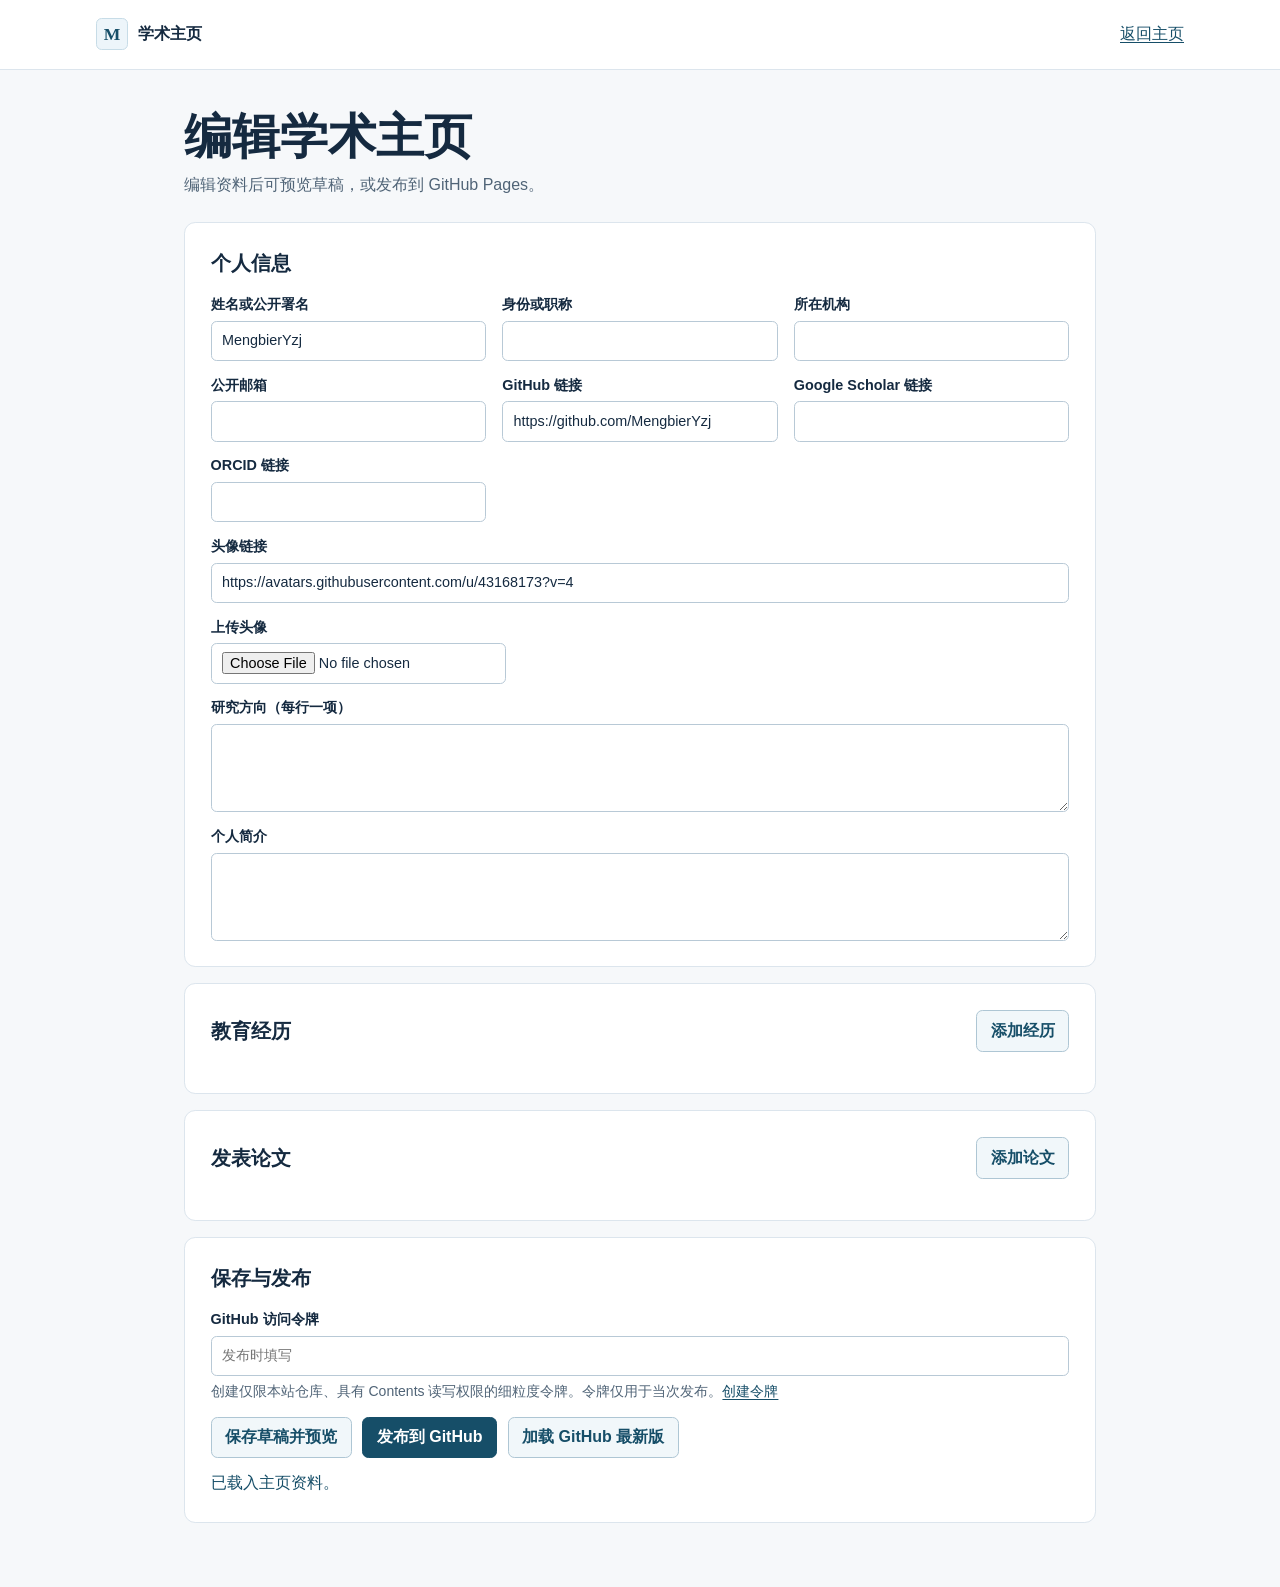
==== edit/index.html @ 9563ef43 "Create academic homepage and web editor" ====
<!doctype html>
<html lang="zh-CN">
<head>
  <meta charset="utf-8">
  <meta name="viewport" content="width=device-width,initial-scale=1">
  <meta name="referrer" content="no-referrer">
  <meta name="robots" content="noindex,nofollow">
  <meta http-equiv="Content-Security-Policy" content="default-src 'self'; script-src 'self'; style-src 'self'; connect-src 'self' https://api.github.com; img-src 'self' https: http: data:; base-uri 'none'; form-action 'none'; object-src 'none'">
  <title>编辑主页 · MengbierYzj</title>
  <link rel="icon" href="data:,">
  <link rel="stylesheet" href="../style.css">
  <script type="module" src="editor.js"></script>
</head>
<body>
  <header class="site-header">
    <div class="wrap topbar">
      <a class="brand" href="../"><span class="brand-mark" aria-hidden="true">M</span><span>学术主页</span></a>
      <a href="../">返回主页</a>
    </div>
  </header>
  <main class="wrap editor">
    <div class="editor-heading">
      <h1>编辑学术主页</h1>
      <p>编辑资料后可预览草稿，或发布到 GitHub Pages。</p>
    </div>
    <form id="editor" autocomplete="off">
      <fieldset id="editor-fields" disabled>
        <section class="panel" aria-labelledby="profile-heading">
          <h2 id="profile-heading">个人信息</h2>
          <div id="profile-fields" class="fields">
            <div class="avatar-tools wide">
              <img id="avatar-preview" alt="头像预览" width="64" height="64" hidden>
              <label class="field">上传头像<input type="file" id="avatar-file" accept="image/jpeg,image/png,image/webp"></label>
              <button type="button" id="clear-avatar" hidden>移除上传的头像</button>
            </div>
          </div>
        </section>
        <section class="panel" aria-labelledby="education-heading">
          <div class="panel-head"><h2 id="education-heading">教育经历</h2><button type="button" data-add="education">添加经历</button></div>
          <div id="education"></div>
        </section>
        <section class="panel" aria-labelledby="publications-heading">
          <div class="panel-head"><h2 id="publications-heading">发表论文</h2><button type="button" data-add="publications">添加论文</button></div>
          <div id="publications"></div>
        </section>
      </fieldset>
      <section class="panel" aria-labelledby="publish-heading">
        <h2 id="publish-heading">保存与发布</h2>
        <label class="field" for="token">
          GitHub 访问令牌
          <input type="password" id="token" placeholder="发布时填写" autocomplete="off" spellcheck="false">
          <small>创建仅限本站仓库、具有 Contents 读写权限的细粒度令牌。令牌仅用于当次发布。<a href="https://github.com/settings/personal-access-tokens/new?name=Academic%20Homepage&amp;target_name=MengbierYzj&amp;contents=write" target="_blank" rel="noopener noreferrer">创建令牌</a></small>
        </label>
        <div class="actions">
          <button type="button" id="preview" disabled>保存草稿并预览</button>
          <button type="submit" class="primary" id="publish" disabled>发布到 GitHub</button>
          <button type="button" id="reload" disabled>加载 GitHub 最新版</button>
        </div>
        <p id="status" role="status" aria-live="polite">正在读取资料…</p>
      </section>
    </form>
  </main>
</body>
</html>
---- style.css ----
:root {
  color-scheme: light;
  --ink: #152a40;
  --muted: #506477;
  --blue: #164e68;
  --line: #dce5ed;
  --paper: #fff;
  --background: #f6f8fa;
  font: 16px/1.65 "Segoe UI", "Microsoft YaHei", "PingFang SC", sans-serif;
}
*, *::before, *::after { box-sizing: border-box; }
[hidden] { display: none !important; }
body { margin: 0; color: var(--ink); background: var(--background); }
p, h1, h2, h3 { margin: 0; }
a { color: var(--blue); text-underline-offset: .2em; }
a:hover { text-decoration-thickness: .12em; }
:focus-visible { outline: 3px solid #2886a9; outline-offset: 3px; }
input, textarea, button { font: inherit; }
.wrap { width: min(100% - 3rem, 68rem); margin-inline: auto; }
.skip { position: absolute; top: .5rem; left: 1rem; transform: translateY(-200%); background: white; padding: .5rem 1rem; z-index: 2; }
.skip:focus { transform: none; }
.site-header { background: var(--paper); border-bottom: 1px solid var(--line); }
.topbar, .footer-inner { display: flex; justify-content: space-between; align-items: center; gap: 1rem; }
.topbar { min-height: 4.3rem; padding-block: .75rem; }
.brand, nav a { text-decoration: none; }
.brand { display: inline-flex; align-items: center; gap: .65rem; font-weight: 700; color: var(--ink); white-space: nowrap; }
.brand-mark { display: grid; place-items: center; width: 2rem; height: 2rem; border: 1px solid #c7dce7; border-radius: .35rem; color: var(--blue); background: #edf5fa; font: 700 1.1rem Georgia, serif; }
nav { display: flex; flex-wrap: wrap; gap: .5rem 1.55rem; }
nav a { font-size: .925rem; color: var(--muted); }
nav a:hover { text-decoration: underline; }
.home { padding-block: 2.8rem 3.5rem; min-height: 77vh; }
.hero { position: relative; isolation: isolate; overflow: hidden; border-radius: .85rem; background: linear-gradient(112deg,#112d47 10%,#174860 75%,#1d586d); color: #fff; }
.hero::before { content: ""; position: absolute; z-index: -1; inset: 0; opacity: .6; background: repeating-radial-gradient(ellipse 16rem 8rem at 88% 124%, transparent 0 14px, #86c5d32b 15px 16px, transparent 17px 24px); mask-image: linear-gradient(95deg, transparent 46%, #000); }
.hero-inner { display: flex; gap: clamp(1.4rem,4vw,2.75rem); align-items: center; padding: clamp(1.5rem, 6vw, 4rem); min-height: 17rem; }
.portrait { display: grid; place-items: center; flex: 0 0 auto; width: clamp(6rem,16vw,8rem); aspect-ratio: 1; overflow: hidden; border: 3px solid #b9dbe7; border-radius: 50%; background: #315769; color: white; font: 700 2.6rem Georgia, serif; }
.portrait > * { grid-area: 1/1; }
.portrait img { width: 100%; height: 100%; object-fit: cover; }
.identity { min-width: 0; overflow-wrap: anywhere; }
.kicker { color: #c4e1ea; font-size: .875rem; font-weight: 650; letter-spacing: .17em; margin-bottom: .4rem; }
h1 { font: 600 clamp(2.05rem, 6vw, 3.95rem)/1.13 Georgia, "Songti SC", "SimSun", serif; }
#affiliation { margin-top: .6rem; color: #e2edf2; }
.links { display: flex; flex-wrap: wrap; gap: .55rem; margin-top: 1rem; }
.links a { color: #fff; font-size: .875rem; text-decoration: none; padding: .25rem .7rem; border: 1px solid #a4cbd489; border-radius: .35rem; background: #e3f6ff0d; }
.links a:hover { background: #e3f6ff26; text-decoration: underline; }
.content-section { display: grid; grid-template-columns: minmax(11rem, 25%) minmax(0, 1fr); gap: 1.2rem; padding: 2rem 0; border-bottom: 1px solid var(--line); scroll-margin-top: 1rem; }
.content-section:first-of-type { margin-top: .65rem; }
.section-title h2, .editor h2 { font-size: 1.25rem; line-height: 1.4; }
.section-title span { color: var(--muted); font-size: .875rem; }
.section-body { min-width: 0; overflow-wrap: anywhere; }
.empty { color: var(--muted); }
.bio { white-space: pre-line; }
#research { margin-top: 1rem; }
#research h3 { font-size: 1rem; }
.topics { display: flex; flex-wrap: wrap; gap: .5rem; margin: .55rem 0 0; padding: 0; list-style: none; }
.topics li { padding: .18rem .6rem; background: #e7f0f5; border-radius: .25rem; color: var(--blue); font-size: .9rem; }
.entries { margin: 0; padding: 0; list-style: none; }
.entry { padding-bottom: 1rem; }
.entry:last-child { padding-bottom: 0; }
.entry + .entry { border-top: 1px solid var(--line); padding-top: 1rem; }
.entry h3 { font-size: 1.05rem; }
.entry p { color: var(--muted); }
.entry .detail { color: var(--ink); white-space: pre-line; margin-top: .3rem; }
.entry .resource { display: inline-block; margin-top: .25rem; }
.publication-tools { display: grid; gap: .2rem; max-width: 28rem; margin-bottom: 1rem; }
.publication-tools label { color: var(--muted); font-size: .875rem; }
.site-footer { border-top: 1px solid var(--line); }
.footer-inner { padding-block: 1.2rem; color: var(--muted); font-size: .9rem; }
.notice { border: 1px solid #cbdee8; border-radius: .45rem; padding: .75rem 1rem; margin-bottom: 1rem; background: #edf6fa; }
#load-message { margin-top: 1rem; }
.editor { max-width: 57rem; padding-block: 2.5rem 3rem; }
.editor h1 { font-size: clamp(2rem, 4vw, 3rem); }
.editor-heading { margin-bottom: 1.5rem; }
.editor-heading p { color: var(--muted); margin-top: .5rem; }
#editor-fields { border: 0; margin: 0; padding: 0; min-inline-size: 0; }
.panel { background: white; border: 1px solid var(--line); border-radius: .7rem; padding: clamp(1rem,3vw,1.6rem); margin-bottom: 1rem; }
.panel > h2, .panel-head { margin-bottom: 1rem; }
.panel-head, .row-head, .actions { display: flex; flex-wrap: wrap; justify-content: space-between; align-items: center; gap: .65rem; }
.fields { display: grid; grid-template-columns: repeat(auto-fit, minmax(min(100%, 16rem), 1fr)); gap: .8rem 1rem; }
.field { display: grid; align-content: start; gap: .25rem; font-weight: 600; font-size: .9rem; }
.wide { grid-column: 1/-1; }
.field small { color: var(--muted); font-size: .875rem; font-weight: 400; }
input, textarea { width: 100%; min-width: 0; border: 1px solid #b8c9d6; border-radius: .35rem; padding: .45rem .65rem; color: var(--ink); background: white; font-weight: 400; }
textarea { resize: vertical; min-height: 5.5rem; }
button, .button { cursor: pointer; width: fit-content; display: inline-block; border: 1px solid #aec6d4; border-radius: .4rem; padding: .42rem .85rem; background: #f1f7fa; color: var(--blue); font-weight: 600; text-decoration: none; }
button:hover, .button:hover { background: #deedf4; }
button.primary { color: white; border-color: var(--blue); background: var(--blue); }
button.primary:hover { background: #103d53; }
button:disabled { opacity: .6; cursor: wait; }
.row-card { border: 1px solid var(--line); border-radius: .45rem; margin-top: .8rem; padding: .85rem; }
.row-head { margin-bottom: .65rem; }
.row-head h3 { font-size: 1rem; }
.remove { color: #8d2639; background: #fff; }
.actions { justify-content: flex-start; margin-top: .85rem; }
#status { white-space: pre-line; margin-block: .75rem 0; color: var(--blue); }
#status[data-error] { color: #8d2639; }
.avatar-tools { display: flex; align-items: center; gap: 1rem; flex-wrap: wrap; }
.avatar-tools img { inline-size: 4rem; block-size: 4rem; border-radius: 50%; object-fit: cover; }
.avatar-tools input { width: auto; max-width: 100%; }
@media (max-width: 38rem) {
  .wrap { width: calc(100% - 2rem); }
  .topbar { flex-wrap: wrap; }
  nav { gap: .4rem 1rem; }
  .home { padding-top: 1.25rem; }
  .hero-inner { align-items: flex-start; flex-direction: column; }
  .content-section { grid-template-columns: 1fr; gap: .65rem; padding-block: 1.5rem; }
  .section-title { display: flex; align-items: baseline; gap: .6rem; }
}
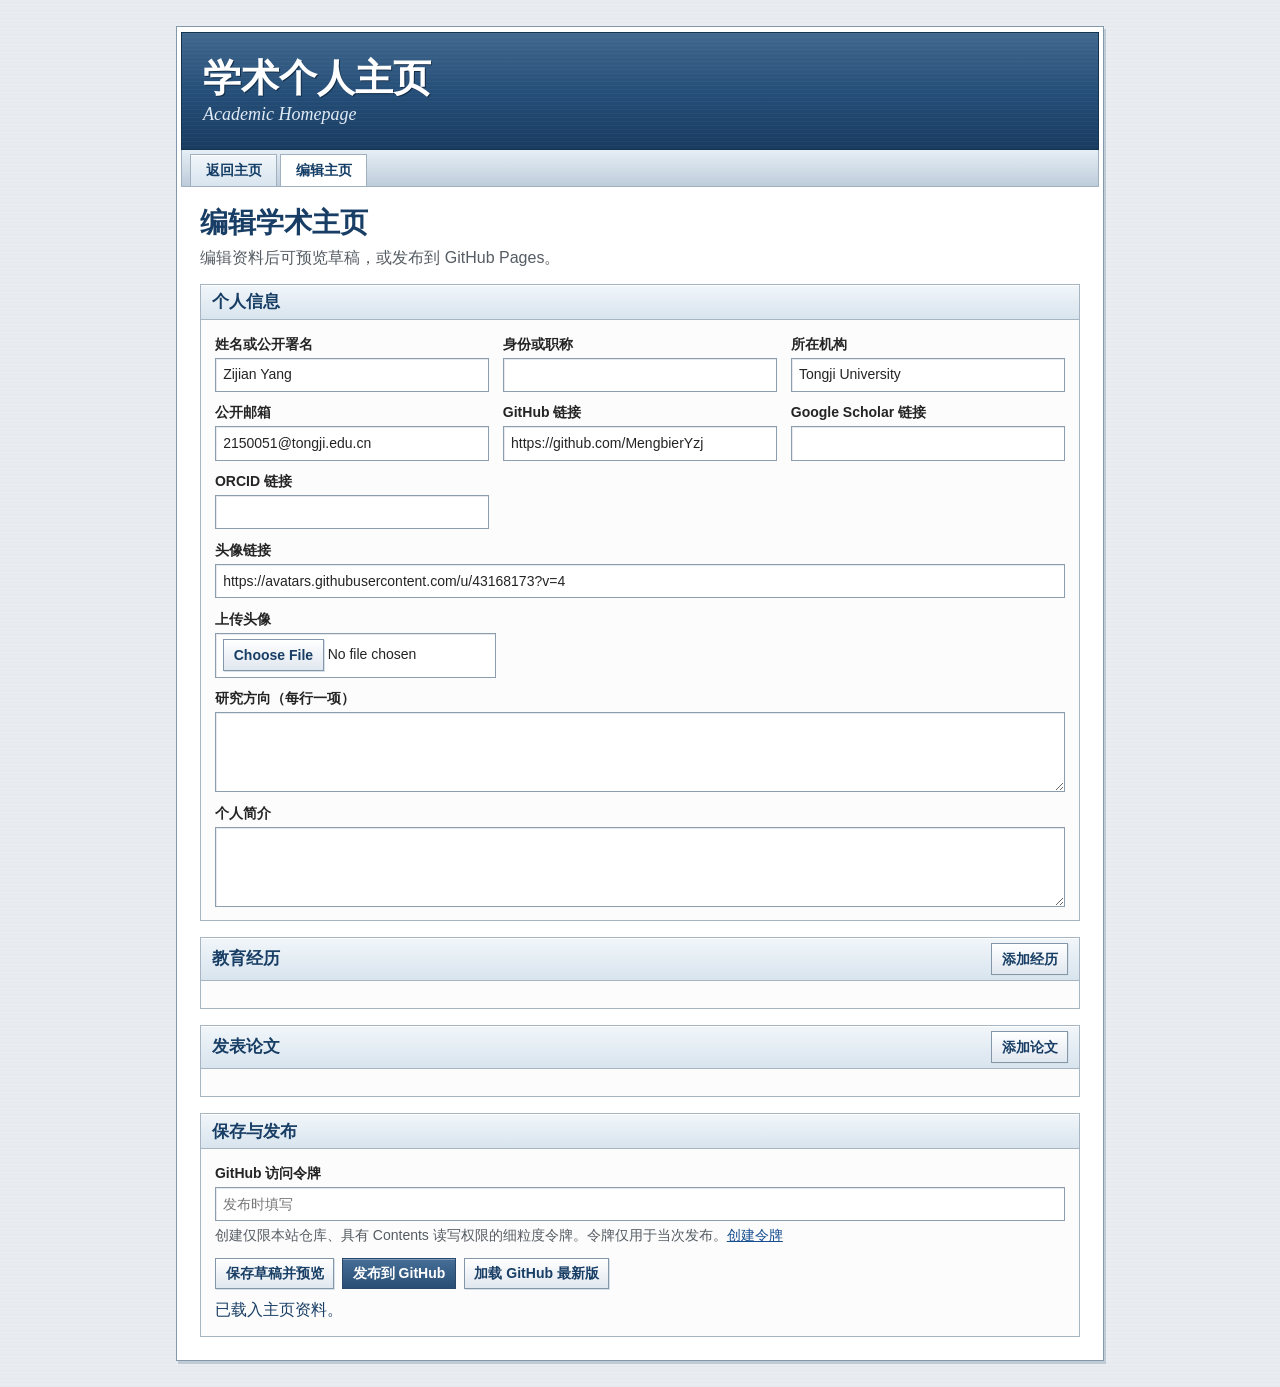
==== commit 29df2d3b: "Restyle academic homepage as a 2010-era site" ====
--- a/edit/index.html
+++ b/edit/index.html
@@ -8,57 +8,62 @@
   <meta http-equiv="Content-Security-Policy" content="default-src 'self'; script-src 'self'; style-src 'self'; connect-src 'self' https://api.github.com; img-src 'self' https: http: data:; base-uri 'none'; form-action 'none'; object-src 'none'">
   <title>编辑主页 · MengbierYzj</title>
   <link rel="icon" href="data:,">
-  <link rel="stylesheet" href="../style.css">
+  <link rel="stylesheet" href="../style.css?v=2">
   <script type="module" src="editor.js"></script>
 </head>
 <body>
-  <header class="site-header">
-    <div class="wrap topbar">
-      <a class="brand" href="../"><span class="brand-mark" aria-hidden="true">M</span><span>学术主页</span></a>
-      <a href="../">返回主页</a>
-    </div>
-  </header>
-  <main class="wrap editor">
-    <div class="editor-heading">
-      <h1>编辑学术主页</h1>
-      <p>编辑资料后可预览草稿，或发布到 GitHub Pages。</p>
-    </div>
-    <form id="editor" autocomplete="off">
-      <fieldset id="editor-fields" disabled>
-        <section class="panel" aria-labelledby="profile-heading">
-          <h2 id="profile-heading">个人信息</h2>
-          <div id="profile-fields" class="fields">
-            <div class="avatar-tools wide">
-              <img id="avatar-preview" alt="头像预览" width="64" height="64" hidden>
-              <label class="field">上传头像<input type="file" id="avatar-file" accept="image/jpeg,image/png,image/webp"></label>
-              <button type="button" id="clear-avatar" hidden>移除上传的头像</button>
+  <div class="site-frame">
+    <header class="site-header">
+      <div class="masthead">
+        <a class="brand" href="../">学术个人主页</a>
+        <span class="brand-caption" lang="en">Academic Homepage</span>
+      </div>
+      <nav class="site-nav" aria-label="站内导航">
+        <a href="../">返回主页</a><a href="./" aria-current="page">编辑主页</a>
+      </nav>
+    </header>
+    <main class="editor">
+      <div class="editor-heading">
+        <h1>编辑学术主页</h1>
+        <p>编辑资料后可预览草稿，或发布到 GitHub Pages。</p>
+      </div>
+      <form id="editor" autocomplete="off">
+        <fieldset id="editor-fields" disabled>
+          <section class="panel" aria-labelledby="profile-heading">
+            <h2 id="profile-heading">个人信息</h2>
+            <div id="profile-fields" class="fields">
+              <div class="avatar-tools wide">
+                <img id="avatar-preview" alt="头像预览" width="64" height="64" hidden>
+                <label class="field">上传头像<input type="file" id="avatar-file" accept="image/jpeg,image/png,image/webp"></label>
+                <button type="button" id="clear-avatar" hidden>移除上传的头像</button>
+              </div>
             </div>
+          </section>
+          <section class="panel" aria-labelledby="education-heading">
+            <div class="panel-head"><h2 id="education-heading">教育经历</h2><button type="button" data-add="education">添加经历</button></div>
+            <div id="education"></div>
+          </section>
+          <section class="panel" aria-labelledby="publications-heading">
+            <div class="panel-head"><h2 id="publications-heading">发表论文</h2><button type="button" data-add="publications">添加论文</button></div>
+            <div id="publications"></div>
+          </section>
+        </fieldset>
+        <section class="panel" aria-labelledby="publish-heading">
+          <h2 id="publish-heading">保存与发布</h2>
+          <label class="field" for="token">
+            GitHub 访问令牌
+            <input type="password" id="token" placeholder="发布时填写" autocomplete="off" spellcheck="false">
+            <small>创建仅限本站仓库、具有 Contents 读写权限的细粒度令牌。令牌仅用于当次发布。<a href="https://github.com/settings/personal-access-tokens/new?name=Academic%20Homepage&amp;target_name=MengbierYzj&amp;contents=write" target="_blank" rel="noopener noreferrer">创建令牌</a></small>
+          </label>
+          <div class="actions">
+            <button type="button" id="preview" disabled>保存草稿并预览</button>
+            <button type="submit" class="primary" id="publish" disabled>发布到 GitHub</button>
+            <button type="button" id="reload" disabled>加载 GitHub 最新版</button>
           </div>
+          <p id="status" role="status" aria-live="polite">正在读取资料…</p>
         </section>
-        <section class="panel" aria-labelledby="education-heading">
-          <div class="panel-head"><h2 id="education-heading">教育经历</h2><button type="button" data-add="education">添加经历</button></div>
-          <div id="education"></div>
-        </section>
-        <section class="panel" aria-labelledby="publications-heading">
-          <div class="panel-head"><h2 id="publications-heading">发表论文</h2><button type="button" data-add="publications">添加论文</button></div>
-          <div id="publications"></div>
-        </section>
-      </fieldset>
-      <section class="panel" aria-labelledby="publish-heading">
-        <h2 id="publish-heading">保存与发布</h2>
-        <label class="field" for="token">
-          GitHub 访问令牌
-          <input type="password" id="token" placeholder="发布时填写" autocomplete="off" spellcheck="false">
-          <small>创建仅限本站仓库、具有 Contents 读写权限的细粒度令牌。令牌仅用于当次发布。<a href="https://github.com/settings/personal-access-tokens/new?name=Academic%20Homepage&amp;target_name=MengbierYzj&amp;contents=write" target="_blank" rel="noopener noreferrer">创建令牌</a></small>
-        </label>
-        <div class="actions">
-          <button type="button" id="preview" disabled>保存草稿并预览</button>
-          <button type="submit" class="primary" id="publish" disabled>发布到 GitHub</button>
-          <button type="button" id="reload" disabled>加载 GitHub 最新版</button>
-        </div>
-        <p id="status" role="status" aria-live="polite">正在读取资料…</p>
-      </section>
-    </form>
-  </main>
+      </form>
+    </main>
+  </div>
 </body>
 </html>
--- a/style.css
+++ b/style.css
@@ -1,107 +1,227 @@
 :root {
   color-scheme: light;
-  --ink: #152a40;
-  --muted: #506477;
-  --blue: #164e68;
-  --line: #dce5ed;
-  --paper: #fff;
-  --background: #f6f8fa;
-  font: 16px/1.65 "Segoe UI", "Microsoft YaHei", "PingFang SC", sans-serif;
+  --ink: #242424;
+  --muted: #555c63;
+  --navy: #183e65;
+  --line: #a7b5c2;
+  --bluebar: linear-gradient(#f1f6fa, #d8e4ee);
+  font: 16px/1.5 Verdana, Arial, "Microsoft YaHei", sans-serif;
 }
 *, *::before, *::after { box-sizing: border-box; }
 [hidden] { display: none !important; }
-body { margin: 0; color: var(--ink); background: var(--background); }
+body {
+  margin: 0;
+  padding: 1.65rem .75rem;
+  color: var(--ink);
+  background: repeating-linear-gradient(0deg, #e4e9ee 0 1px, #e9edf1 1px 4px);
+}
 p, h1, h2, h3 { margin: 0; }
-a { color: var(--blue); text-underline-offset: .2em; }
-a:hover { text-decoration-thickness: .12em; }
-:focus-visible { outline: 3px solid #2886a9; outline-offset: 3px; }
+a { color: #164e91; }
+a:visited { color: #533578; }
+a:hover { color: #8f330d; }
+:focus-visible { outline: 2px dotted #184c79; outline-offset: 3px; }
 input, textarea, button { font: inherit; }
-.wrap { width: min(100% - 3rem, 68rem); margin-inline: auto; }
-.skip { position: absolute; top: .5rem; left: 1rem; transform: translateY(-200%); background: white; padding: .5rem 1rem; z-index: 2; }
+
+.site-frame {
+  width: min(100%, 58rem);
+  margin-inline: auto;
+  padding: .26rem;
+  border: 1px solid #8498ab;
+  box-shadow: 2px 3px 0 #c1cbd5;
+  background: #fff;
+}
+.skip { position: absolute; top: .5rem; left: 1rem; transform: translateY(-200%); background: #fff; padding: .5rem 1rem; z-index: 2; }
 .skip:focus { transform: none; }
-.site-header { background: var(--paper); border-bottom: 1px solid var(--line); }
-.topbar, .footer-inner { display: flex; justify-content: space-between; align-items: center; gap: 1rem; }
-.topbar { min-height: 4.3rem; padding-block: .75rem; }
-.brand, nav a { text-decoration: none; }
-.brand { display: inline-flex; align-items: center; gap: .65rem; font-weight: 700; color: var(--ink); white-space: nowrap; }
-.brand-mark { display: grid; place-items: center; width: 2rem; height: 2rem; border: 1px solid #c7dce7; border-radius: .35rem; color: var(--blue); background: #edf5fa; font: 700 1.1rem Georgia, serif; }
-nav { display: flex; flex-wrap: wrap; gap: .5rem 1.55rem; }
-nav a { font-size: .925rem; color: var(--muted); }
-nav a:hover { text-decoration: underline; }
-.home { padding-block: 2.8rem 3.5rem; min-height: 77vh; }
-.hero { position: relative; isolation: isolate; overflow: hidden; border-radius: .85rem; background: linear-gradient(112deg,#112d47 10%,#174860 75%,#1d586d); color: #fff; }
-.hero::before { content: ""; position: absolute; z-index: -1; inset: 0; opacity: .6; background: repeating-radial-gradient(ellipse 16rem 8rem at 88% 124%, transparent 0 14px, #86c5d32b 15px 16px, transparent 17px 24px); mask-image: linear-gradient(95deg, transparent 46%, #000); }
-.hero-inner { display: flex; gap: clamp(1.4rem,4vw,2.75rem); align-items: center; padding: clamp(1.5rem, 6vw, 4rem); min-height: 17rem; }
-.portrait { display: grid; place-items: center; flex: 0 0 auto; width: clamp(6rem,16vw,8rem); aspect-ratio: 1; overflow: hidden; border: 3px solid #b9dbe7; border-radius: 50%; background: #315769; color: white; font: 700 2.6rem Georgia, serif; }
+.masthead {
+  display: flex;
+  flex-direction: column;
+  align-items: flex-start;
+  justify-content: center;
+  min-height: 7.4rem;
+  padding: 1rem 1.3rem;
+  border: 1px solid #143350;
+  color: #fff;
+  background:
+    repeating-linear-gradient(0deg, #fff0 0 3px, #ffffff08 3px 4px),
+    linear-gradient(#41688d, #244d77 53%, #193c61);
+}
+.brand, .brand:visited {
+  color: #fff;
+  font: bold clamp(1.75rem, 5vw, 2.4rem)/1.18 Georgia, "Songti SC", SimSun, serif;
+  text-decoration: none;
+  text-shadow: 1px 1px #142e4a;
+}
+.brand:hover { text-decoration: underline; }
+.brand:focus-visible { outline-color: #fff; }
+.brand-caption { margin-top: .2rem; color: #e1ebf5; font: italic 1.125rem Georgia, "Times New Roman", serif; }
+.site-nav {
+  display: flex;
+  flex-wrap: wrap;
+  padding: .25rem .5rem 0;
+  border: 1px solid #a1b0be;
+  border-top: 0;
+  background: linear-gradient(#e6eef5, #beccda);
+}
+.site-nav a, .site-nav a:visited {
+  color: #153e67;
+  background: var(--bluebar);
+  border: 1px solid #a1b0be;
+  border-bottom: 0;
+  box-shadow: inset 0 1px #fff;
+  margin-right: .2rem;
+  padding: .32rem .9rem;
+  font-size: .875rem;
+  font-weight: bold;
+  text-decoration: none;
+}
+.site-nav a[aria-current="page"] { background: #fff; }
+.site-nav a:hover { background: #fff; text-decoration: underline; }
+
+.home, .editor { padding: 1.2rem; }
+.home-layout {
+  display: grid;
+  grid-template-columns: 12rem minmax(0, 1fr);
+  align-items: start;
+  gap: 1.3rem;
+}
+.profile { border: 1px solid var(--line); background: #f5f6f7; }
+.profile-label {
+  padding: .3rem .65rem;
+  border-bottom: 1px solid var(--line);
+  color: #fff;
+  background: linear-gradient(#466b8e, #34577c);
+  box-shadow: inset 0 1px #ffffff4d;
+  font-size: .875rem;
+  font-weight: bold;
+}
+.profile-body { padding: .8rem .65rem; text-align: center; overflow-wrap: anywhere; }
+.portrait {
+  display: grid;
+  place-items: center;
+  width: min(100%, 8.75rem);
+  aspect-ratio: 1;
+  margin-inline: auto;
+  padding: .22rem;
+  border: 1px solid #9eaeba;
+  background: #fff;
+  color: var(--navy);
+  font: bold 2.35rem Georgia, serif;
+}
 .portrait > * { grid-area: 1/1; }
-.portrait img { width: 100%; height: 100%; object-fit: cover; }
-.identity { min-width: 0; overflow-wrap: anywhere; }
-.kicker { color: #c4e1ea; font-size: .875rem; font-weight: 650; letter-spacing: .17em; margin-bottom: .4rem; }
-h1 { font: 600 clamp(2.05rem, 6vw, 3.95rem)/1.13 Georgia, "Songti SC", "SimSun", serif; }
-#affiliation { margin-top: .6rem; color: #e2edf2; }
-.links { display: flex; flex-wrap: wrap; gap: .55rem; margin-top: 1rem; }
-.links a { color: #fff; font-size: .875rem; text-decoration: none; padding: .25rem .7rem; border: 1px solid #a4cbd489; border-radius: .35rem; background: #e3f6ff0d; }
-.links a:hover { background: #e3f6ff26; text-decoration: underline; }
-.content-section { display: grid; grid-template-columns: minmax(11rem, 25%) minmax(0, 1fr); gap: 1.2rem; padding: 2rem 0; border-bottom: 1px solid var(--line); scroll-margin-top: 1rem; }
-.content-section:first-of-type { margin-top: .65rem; }
-.section-title h2, .editor h2 { font-size: 1.25rem; line-height: 1.4; }
-.section-title span { color: var(--muted); font-size: .875rem; }
-.section-body { min-width: 0; overflow-wrap: anywhere; }
+.portrait img { display: block; width: 100%; height: 100%; object-fit: cover; background: #eef2f5; }
+h1 { font: bold 1.75rem/1.2 Georgia, "Songti SC", SimSun, serif; color: var(--navy); }
+.profile h1 { margin-top: .55rem; font-size: 1.3rem; }
+#affiliation { margin-top: .4rem; font-size: .875rem; color: var(--muted); }
+.links {
+  display: flex;
+  flex-wrap: wrap;
+  justify-content: center;
+  gap: .35rem .65rem;
+  margin-top: .7rem;
+  padding-top: .55rem;
+  border-top: 1px dotted #a7b5c2;
+  font-size: .875rem;
+}
+.content-section { margin-bottom: 1rem; scroll-margin-top: .6rem; }
+.content-section:last-child { margin-bottom: 0; }
+.section-title, .panel > h2, .panel-head {
+  border: 1px solid var(--line);
+  box-shadow: inset 0 1px #fff;
+  background: var(--bluebar);
+  padding: .32rem .65rem;
+  color: var(--navy);
+}
+.section-title { display: flex; flex-wrap: wrap; gap: .1rem .55rem; align-items: baseline; }
+.section-title h2, .editor h2 { font-size: 1.0625rem; line-height: 1.4; }
+.section-title span { color: #495d71; font: italic .9375rem Georgia, "Times New Roman", serif; }
+.section-body {
+  min-width: 0;
+  padding: .8rem .65rem;
+  border-bottom: 1px dotted var(--line);
+  overflow-wrap: anywhere;
+}
 .empty { color: var(--muted); }
-.bio { white-space: pre-line; }
-#research { margin-top: 1rem; }
-#research h3 { font-size: 1rem; }
-.topics { display: flex; flex-wrap: wrap; gap: .5rem; margin: .55rem 0 0; padding: 0; list-style: none; }
-.topics li { padding: .18rem .6rem; background: #e7f0f5; border-radius: .25rem; color: var(--blue); font-size: .9rem; }
-.entries { margin: 0; padding: 0; list-style: none; }
-.entry { padding-bottom: 1rem; }
-.entry:last-child { padding-bottom: 0; }
-.entry + .entry { border-top: 1px solid var(--line); padding-top: 1rem; }
-.entry h3 { font-size: 1.05rem; }
+.bio, .entry .detail, #status { white-space: pre-line; }
+#research { margin-top: .75rem; }
+#research h3, .entry h3, .row-head h3 { font-size: 1rem; }
+.topics, .entries { margin: 0; padding-left: 1.35rem; list-style-type: square; }
+.topics { margin-top: .22rem; }
+.topics li::marker, .entry::marker { color: #527295; }
+.entry + .entry { margin-top: .6rem; padding-top: .6rem; border-top: 1px dotted var(--line); }
 .entry p { color: var(--muted); }
-.entry .detail { color: var(--ink); white-space: pre-line; margin-top: .3rem; }
-.entry .resource { display: inline-block; margin-top: .25rem; }
-.publication-tools { display: grid; gap: .2rem; max-width: 28rem; margin-bottom: 1rem; }
+.entry .detail { color: var(--ink); margin-top: .25rem; }
+.entry .resource { display: inline-block; margin-top: .2rem; }
+.publication-tools { display: grid; gap: .25rem; max-width: 27rem; margin-bottom: .8rem; }
 .publication-tools label { color: var(--muted); font-size: .875rem; }
-.site-footer { border-top: 1px solid var(--line); }
-.footer-inner { padding-block: 1.2rem; color: var(--muted); font-size: .9rem; }
-.notice { border: 1px solid #cbdee8; border-radius: .45rem; padding: .75rem 1rem; margin-bottom: 1rem; background: #edf6fa; }
-#load-message { margin-top: 1rem; }
-.editor { max-width: 57rem; padding-block: 2.5rem 3rem; }
-.editor h1 { font-size: clamp(2rem, 4vw, 3rem); }
-.editor-heading { margin-bottom: 1.5rem; }
-.editor-heading p { color: var(--muted); margin-top: .5rem; }
-#editor-fields { border: 0; margin: 0; padding: 0; min-inline-size: 0; }
-.panel { background: white; border: 1px solid var(--line); border-radius: .7rem; padding: clamp(1rem,3vw,1.6rem); margin-bottom: 1rem; }
-.panel > h2, .panel-head { margin-bottom: 1rem; }
-.panel-head, .row-head, .actions { display: flex; flex-wrap: wrap; justify-content: space-between; align-items: center; gap: .65rem; }
-.fields { display: grid; grid-template-columns: repeat(auto-fit, minmax(min(100%, 16rem), 1fr)); gap: .8rem 1rem; }
-.field { display: grid; align-content: start; gap: .25rem; font-weight: 600; font-size: .9rem; }
+.site-footer {
+  display: flex;
+  justify-content: space-between;
+  align-items: baseline;
+  flex-wrap: wrap;
+  gap: .35rem .85rem;
+  padding: .55rem .8rem;
+  border-top: 1px solid var(--line);
+  background: #f0f3f6;
+  color: var(--muted);
+  font-size: .875rem;
+  overflow-wrap: anywhere;
+}
+.footer-links { display: flex; flex-wrap: wrap; gap: .35rem .75rem; }
+.notice, #load-message { margin-bottom: .8rem; padding: .45rem .65rem; background: #fff9df; border: 1px solid #b8a46e; }
+.notice a { margin-left: .45rem; }
+
+.editor-heading { margin-bottom: .9rem; }
+.editor-heading p { color: var(--muted); margin-top: .35rem; }
+#editor-fields { border: 0; margin: 0 0 1rem; padding: 0; min-inline-size: 0; }
+.panel { border: 1px solid var(--line); padding: .85rem; margin-bottom: 1rem; background: #fcfcfc; }
+.panel:last-child { margin-bottom: 0; }
+.panel > h2, .panel-head { margin: -.85rem -.85rem .85rem; border-width: 0 0 1px; }
+.panel-head, .row-head, .actions { display: flex; flex-wrap: wrap; justify-content: space-between; align-items: center; gap: .5rem; }
+.fields { display: grid; grid-template-columns: repeat(auto-fit, minmax(min(100%, 14rem), 1fr)); gap: .65rem .85rem; }
+.field { display: grid; min-width: 0; align-content: start; gap: .2rem; font-size: .875rem; font-weight: bold; }
 .wide { grid-column: 1/-1; }
-.field small { color: var(--muted); font-size: .875rem; font-weight: 400; }
-input, textarea { width: 100%; min-width: 0; border: 1px solid #b8c9d6; border-radius: .35rem; padding: .45rem .65rem; color: var(--ink); background: white; font-weight: 400; }
-textarea { resize: vertical; min-height: 5.5rem; }
-button, .button { cursor: pointer; width: fit-content; display: inline-block; border: 1px solid #aec6d4; border-radius: .4rem; padding: .42rem .85rem; background: #f1f7fa; color: var(--blue); font-weight: 600; text-decoration: none; }
-button:hover, .button:hover { background: #deedf4; }
-button.primary { color: white; border-color: var(--blue); background: var(--blue); }
-button.primary:hover { background: #103d53; }
-button:disabled { opacity: .6; cursor: wait; }
-.row-card { border: 1px solid var(--line); border-radius: .45rem; margin-top: .8rem; padding: .85rem; }
-.row-head { margin-bottom: .65rem; }
-.row-head h3 { font-size: 1rem; }
-.remove { color: #8d2639; background: #fff; }
-.actions { justify-content: flex-start; margin-top: .85rem; }
-#status { white-space: pre-line; margin-block: .75rem 0; color: var(--blue); }
-#status[data-error] { color: #8d2639; }
-.avatar-tools { display: flex; align-items: center; gap: 1rem; flex-wrap: wrap; }
-.avatar-tools img { inline-size: 4rem; block-size: 4rem; border-radius: 50%; object-fit: cover; }
+.field small { color: var(--muted); font-size: .875rem; font-weight: normal; }
+input, textarea {
+  width: 100%;
+  min-width: 0;
+  border: 1px solid #8c9dad;
+  padding: .35rem .45rem;
+  background: #fff;
+  color: var(--ink);
+  box-shadow: inset 1px 1px 0 #e5e9ed;
+  font-weight: normal;
+}
+textarea { resize: vertical; min-height: 5rem; }
+button, input::file-selector-button {
+  cursor: pointer;
+  border: 1px solid #8496a9;
+  padding: .27rem .6rem;
+  background: linear-gradient(#fff, #e0e7ef);
+  box-shadow: inset 0 1px #fff, 1px 1px #d8e0e7;
+  color: var(--navy);
+  font: bold .875rem/1.5 Verdana, Arial, "Microsoft YaHei", sans-serif;
+}
+button:hover, input::file-selector-button:hover { background: #e8eef5; }
+button:active { box-shadow: inset 1px 1px #a8b5c2; }
+button.primary { background: linear-gradient(#466e96, #284e75); color: #fff; border-color: #29496c; box-shadow: inset 0 1px #819bb6; }
+button.primary:hover { background: #254b71; }
+button:disabled { opacity: .65; cursor: wait; }
+.row-card { border: 1px solid var(--line); margin-top: .55rem; padding: .7rem; background: #f3f6f9; }
+.row-head { margin-bottom: .5rem; }
+.remove { color: #852339; }
+.actions { justify-content: flex-start; margin-top: .75rem; }
+#status { margin-top: .55rem; color: var(--navy); }
+#status[data-error] { color: #852339; }
+.avatar-tools { display: flex; align-items: center; gap: .65rem; flex-wrap: wrap; }
+.avatar-tools img { inline-size: 4rem; block-size: 4rem; padding: .15rem; border: 1px solid var(--line); object-fit: cover; }
 .avatar-tools input { width: auto; max-width: 100%; }
-@media (max-width: 38rem) {
-  .wrap { width: calc(100% - 2rem); }
-  .topbar { flex-wrap: wrap; }
-  nav { gap: .4rem 1rem; }
-  .home { padding-top: 1.25rem; }
-  .hero-inner { align-items: flex-start; flex-direction: column; }
-  .content-section { grid-template-columns: 1fr; gap: .65rem; padding-block: 1.5rem; }
-  .section-title { display: flex; align-items: baseline; gap: .6rem; }
-}
+
+@media (max-width: 40rem) {
+  body { padding: .55rem; }
+  .masthead { min-height: 6rem; padding: .8rem; }
+  .site-nav { padding-inline: .25rem; }
+  .site-nav a, .site-nav a:visited { padding-inline: .45rem; }
+  .home, .editor { padding: .75rem; }
+  .home-layout { grid-template-columns: 1fr; gap: .8rem; }
+  .profile-body { padding: .65rem; }
+}
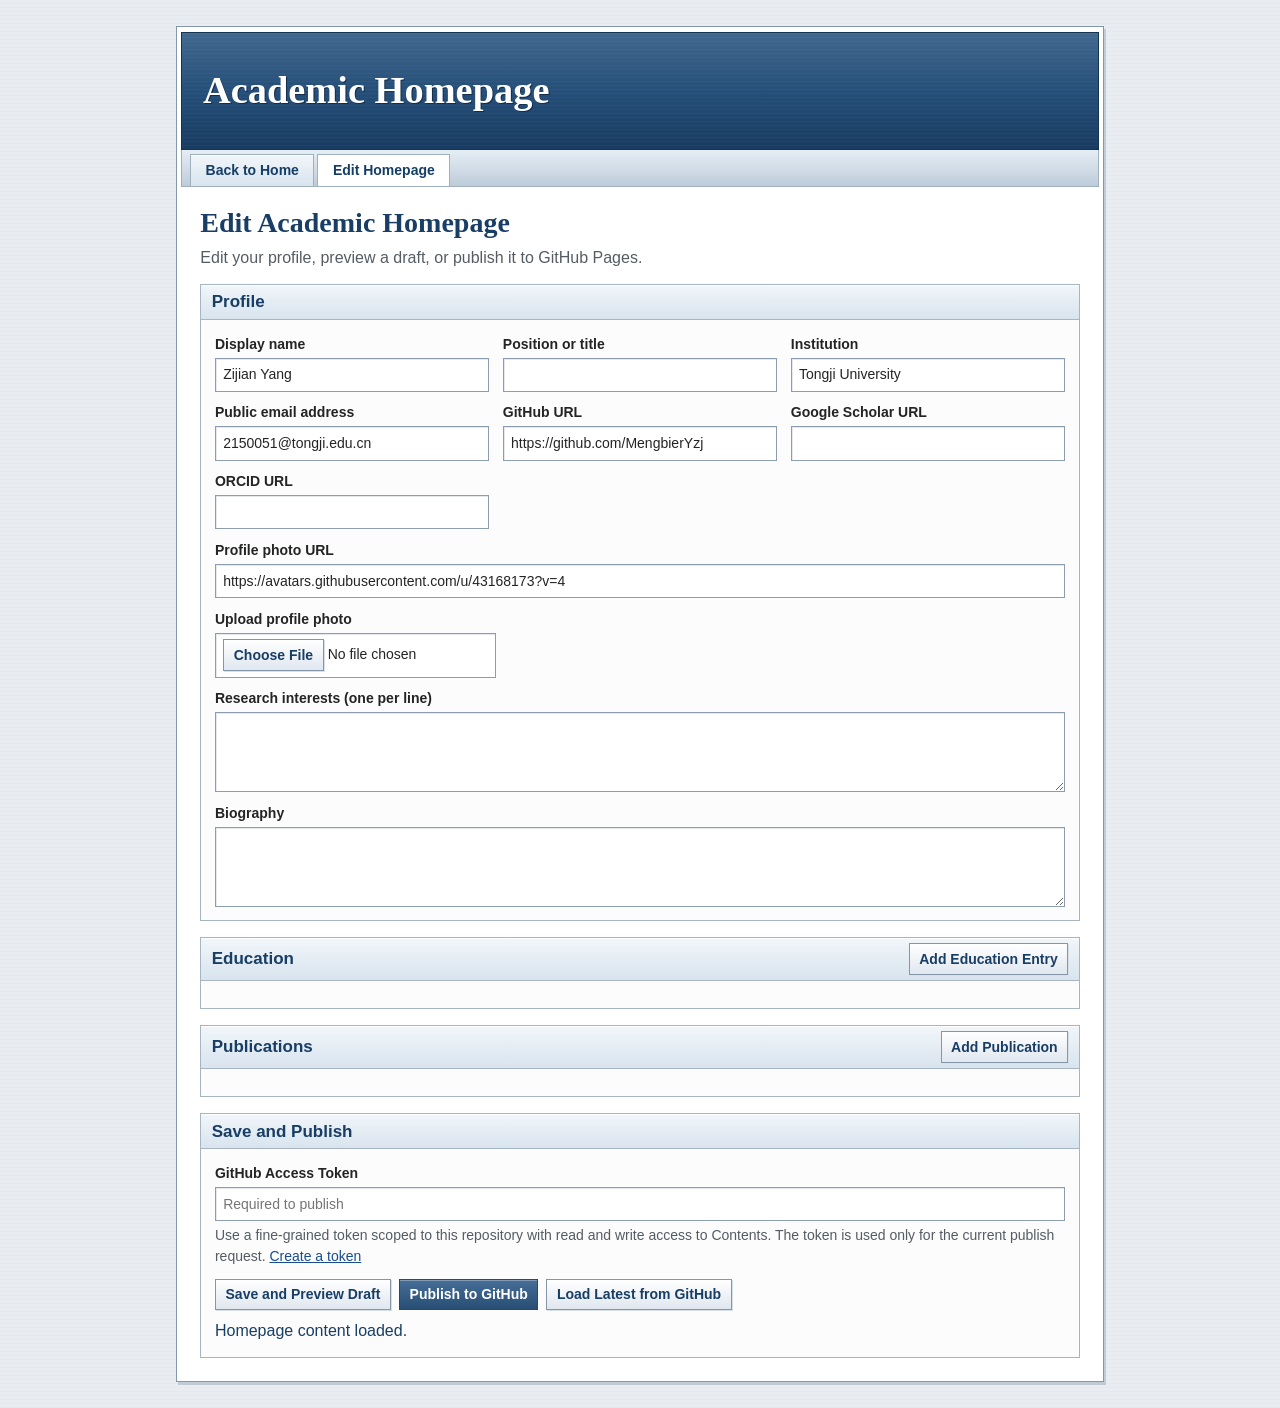
==== commit bd765d93: "Translate academic homepage and editor to English" ====
--- a/edit/index.html
+++ b/edit/index.html
@@ -1,66 +1,65 @@
 <!doctype html>
-<html lang="zh-CN">
+<html lang="en">
 <head>
   <meta charset="utf-8">
   <meta name="viewport" content="width=device-width,initial-scale=1">
   <meta name="referrer" content="no-referrer">
   <meta name="robots" content="noindex,nofollow">
   <meta http-equiv="Content-Security-Policy" content="default-src 'self'; script-src 'self'; style-src 'self'; connect-src 'self' https://api.github.com; img-src 'self' https: http: data:; base-uri 'none'; form-action 'none'; object-src 'none'">
-  <title>编辑主页 · MengbierYzj</title>
+  <title>Edit Academic Homepage</title>
   <link rel="icon" href="data:,">
-  <link rel="stylesheet" href="../style.css?v=2">
-  <script type="module" src="editor.js"></script>
+  <link rel="stylesheet" href="../style.css?v=3">
+  <script type="module" src="editor.js?v=3"></script>
 </head>
 <body>
   <div class="site-frame">
     <header class="site-header">
       <div class="masthead">
-        <a class="brand" href="../">学术个人主页</a>
-        <span class="brand-caption" lang="en">Academic Homepage</span>
+        <a class="brand" href="../">Academic Homepage</a>
       </div>
-      <nav class="site-nav" aria-label="站内导航">
-        <a href="../">返回主页</a><a href="./" aria-current="page">编辑主页</a>
+      <nav class="site-nav" aria-label="Main navigation">
+        <a href="../">Back to Home</a><a href="./" aria-current="page">Edit Homepage</a>
       </nav>
     </header>
     <main class="editor">
       <div class="editor-heading">
-        <h1>编辑学术主页</h1>
-        <p>编辑资料后可预览草稿，或发布到 GitHub Pages。</p>
+        <h1>Edit Academic Homepage</h1>
+        <p>Edit your profile, preview a draft, or publish it to GitHub Pages.</p>
       </div>
       <form id="editor" autocomplete="off">
         <fieldset id="editor-fields" disabled>
           <section class="panel" aria-labelledby="profile-heading">
-            <h2 id="profile-heading">个人信息</h2>
+            <h2 id="profile-heading">Profile</h2>
             <div id="profile-fields" class="fields">
               <div class="avatar-tools wide">
-                <img id="avatar-preview" alt="头像预览" width="64" height="64" hidden>
-                <label class="field">上传头像<input type="file" id="avatar-file" accept="image/jpeg,image/png,image/webp"></label>
-                <button type="button" id="clear-avatar" hidden>移除上传的头像</button>
+                <img id="avatar-preview" alt="Profile photo preview" width="64" height="64" hidden>
+                <label class="field">Upload profile photo<input type="file" id="avatar-file" accept="image/jpeg,image/png,image/webp"></label>
+                <button type="button" id="clear-avatar" hidden>Remove uploaded photo</button>
               </div>
             </div>
           </section>
           <section class="panel" aria-labelledby="education-heading">
-            <div class="panel-head"><h2 id="education-heading">教育经历</h2><button type="button" data-add="education">添加经历</button></div>
+            <div class="panel-head"><h2 id="education-heading">Education</h2><button type="button" data-add="education">Add Education Entry</button></div>
             <div id="education"></div>
           </section>
           <section class="panel" aria-labelledby="publications-heading">
-            <div class="panel-head"><h2 id="publications-heading">发表论文</h2><button type="button" data-add="publications">添加论文</button></div>
+            <div class="panel-head"><h2 id="publications-heading">Publications</h2><button type="button" data-add="publications">Add Publication</button></div>
             <div id="publications"></div>
           </section>
         </fieldset>
         <section class="panel" aria-labelledby="publish-heading">
-          <h2 id="publish-heading">保存与发布</h2>
+          <h2 id="publish-heading">Save and Publish</h2>
           <label class="field" for="token">
-            GitHub 访问令牌
-            <input type="password" id="token" placeholder="发布时填写" autocomplete="off" spellcheck="false">
-            <small>创建仅限本站仓库、具有 Contents 读写权限的细粒度令牌。令牌仅用于当次发布。<a href="https://github.com/settings/personal-access-tokens/new?name=Academic%20Homepage&amp;target_name=MengbierYzj&amp;contents=write" target="_blank" rel="noopener noreferrer">创建令牌</a></small>
+            GitHub Access Token
+            <input type="password" id="token" placeholder="Required to publish" autocomplete="off" spellcheck="false">
+            <small>Use a fine-grained token scoped to this repository with read and write access to Contents. The token is used only for the current publish request. <a href="https://github.com/settings/personal-access-tokens/new?name=Academic%20Homepage&amp;target_name=MengbierYzj&amp;contents=write" target="_blank" rel="noopener noreferrer">Create a token</a></small>
           </label>
           <div class="actions">
-            <button type="button" id="preview" disabled>保存草稿并预览</button>
-            <button type="submit" class="primary" id="publish" disabled>发布到 GitHub</button>
-            <button type="button" id="reload" disabled>加载 GitHub 最新版</button>
+            <button type="button" id="preview" disabled>Save and Preview Draft</button>
+            <button type="submit" class="primary" id="publish" disabled>Publish to GitHub</button>
+            <button type="button" id="reload" disabled>Load Latest from GitHub</button>
           </div>
-          <p id="status" role="status" aria-live="polite">正在读取资料…</p>
+          <p id="status" role="status" aria-live="polite">Loading profile…</p>
         </section>
       </form>
     </main>
--- a/style.css
+++ b/style.css
@@ -53,7 +53,6 @@
 }
 .brand:hover { text-decoration: underline; }
 .brand:focus-visible { outline-color: #fff; }
-.brand-caption { margin-top: .2rem; color: #e1ebf5; font: italic 1.125rem Georgia, "Times New Roman", serif; }
 .site-nav {
   display: flex;
   flex-wrap: wrap;
@@ -131,9 +130,7 @@
   padding: .32rem .65rem;
   color: var(--navy);
 }
-.section-title { display: flex; flex-wrap: wrap; gap: .1rem .55rem; align-items: baseline; }
 .section-title h2, .editor h2 { font-size: 1.0625rem; line-height: 1.4; }
-.section-title span { color: #495d71; font: italic .9375rem Georgia, "Times New Roman", serif; }
 .section-body {
   min-width: 0;
   padding: .8rem .65rem;
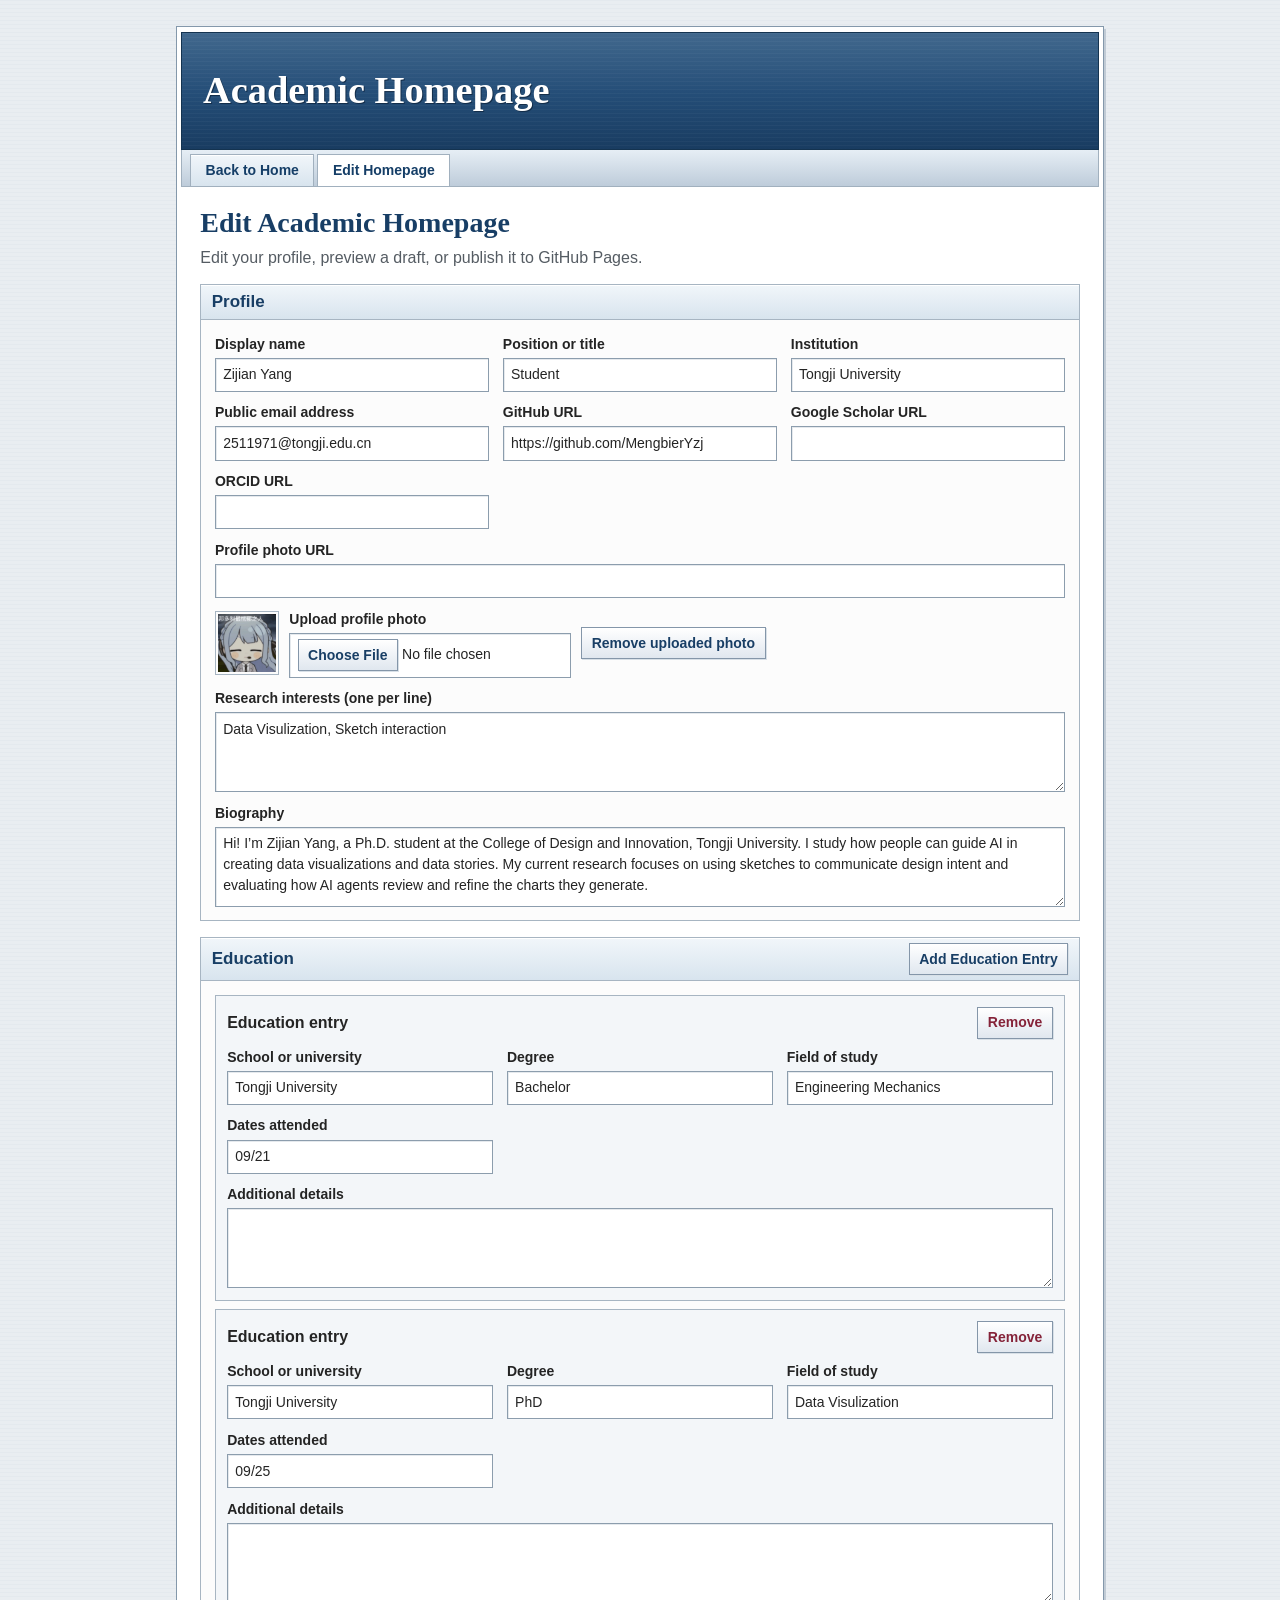
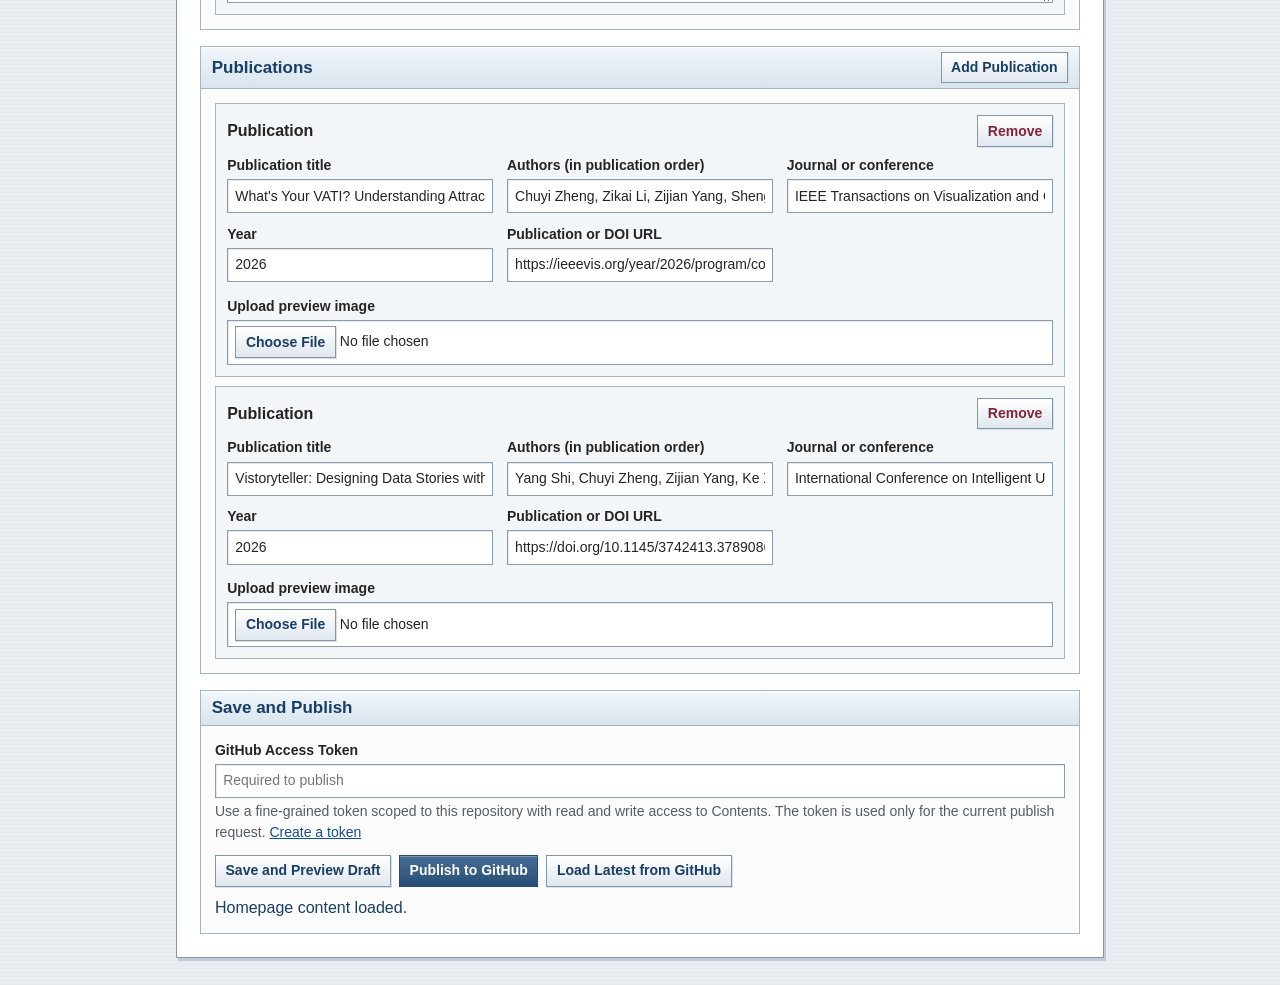
==== commit 160c8efc: "Support publication preview image uploads" ====
--- a/edit/index.html
+++ b/edit/index.html
@@ -8,8 +8,8 @@
   <meta http-equiv="Content-Security-Policy" content="default-src 'self'; script-src 'self'; style-src 'self'; connect-src 'self' https://api.github.com; img-src 'self' https: http: data:; base-uri 'none'; form-action 'none'; object-src 'none'">
   <title>Edit Academic Homepage</title>
   <link rel="icon" href="data:,">
-  <link rel="stylesheet" href="../style.css?v=3">
-  <script type="module" src="editor.js?v=3"></script>
+  <link rel="stylesheet" href="../style.css?v=4">
+  <script type="module" src="editor.js?v=4"></script>
 </head>
 <body>
   <div class="site-frame">
--- a/style.css
+++ b/style.css
@@ -7,6 +7,11 @@
   --bluebar: linear-gradient(#f1f6fa, #d8e4ee);
   font: 16px/1.5 Verdana, Arial, "Microsoft YaHei", sans-serif;
 }
+.publication-image-editor { display: grid; gap: .6rem; margin-top: .85rem; }
+.publication-image-preview { display: block; max-width: 100%; width: 240px; max-height: 180px; object-fit: contain; border: 1px solid #a7b5c2; background: white; }
+.publication-image-editor input[type="file"] { max-width: 100%; }
+.publication-image-editor button { justify-self: start; }
+.publication-thumbnail { display: block; width: auto; max-width: 100%; max-height: 220px; margin: .7rem 0; border: 1px solid #a9b096; padding: 4px; background: white; object-fit: contain; }
 *, *::before, *::after { box-sizing: border-box; }
 [hidden] { display: none !important; }
 body {
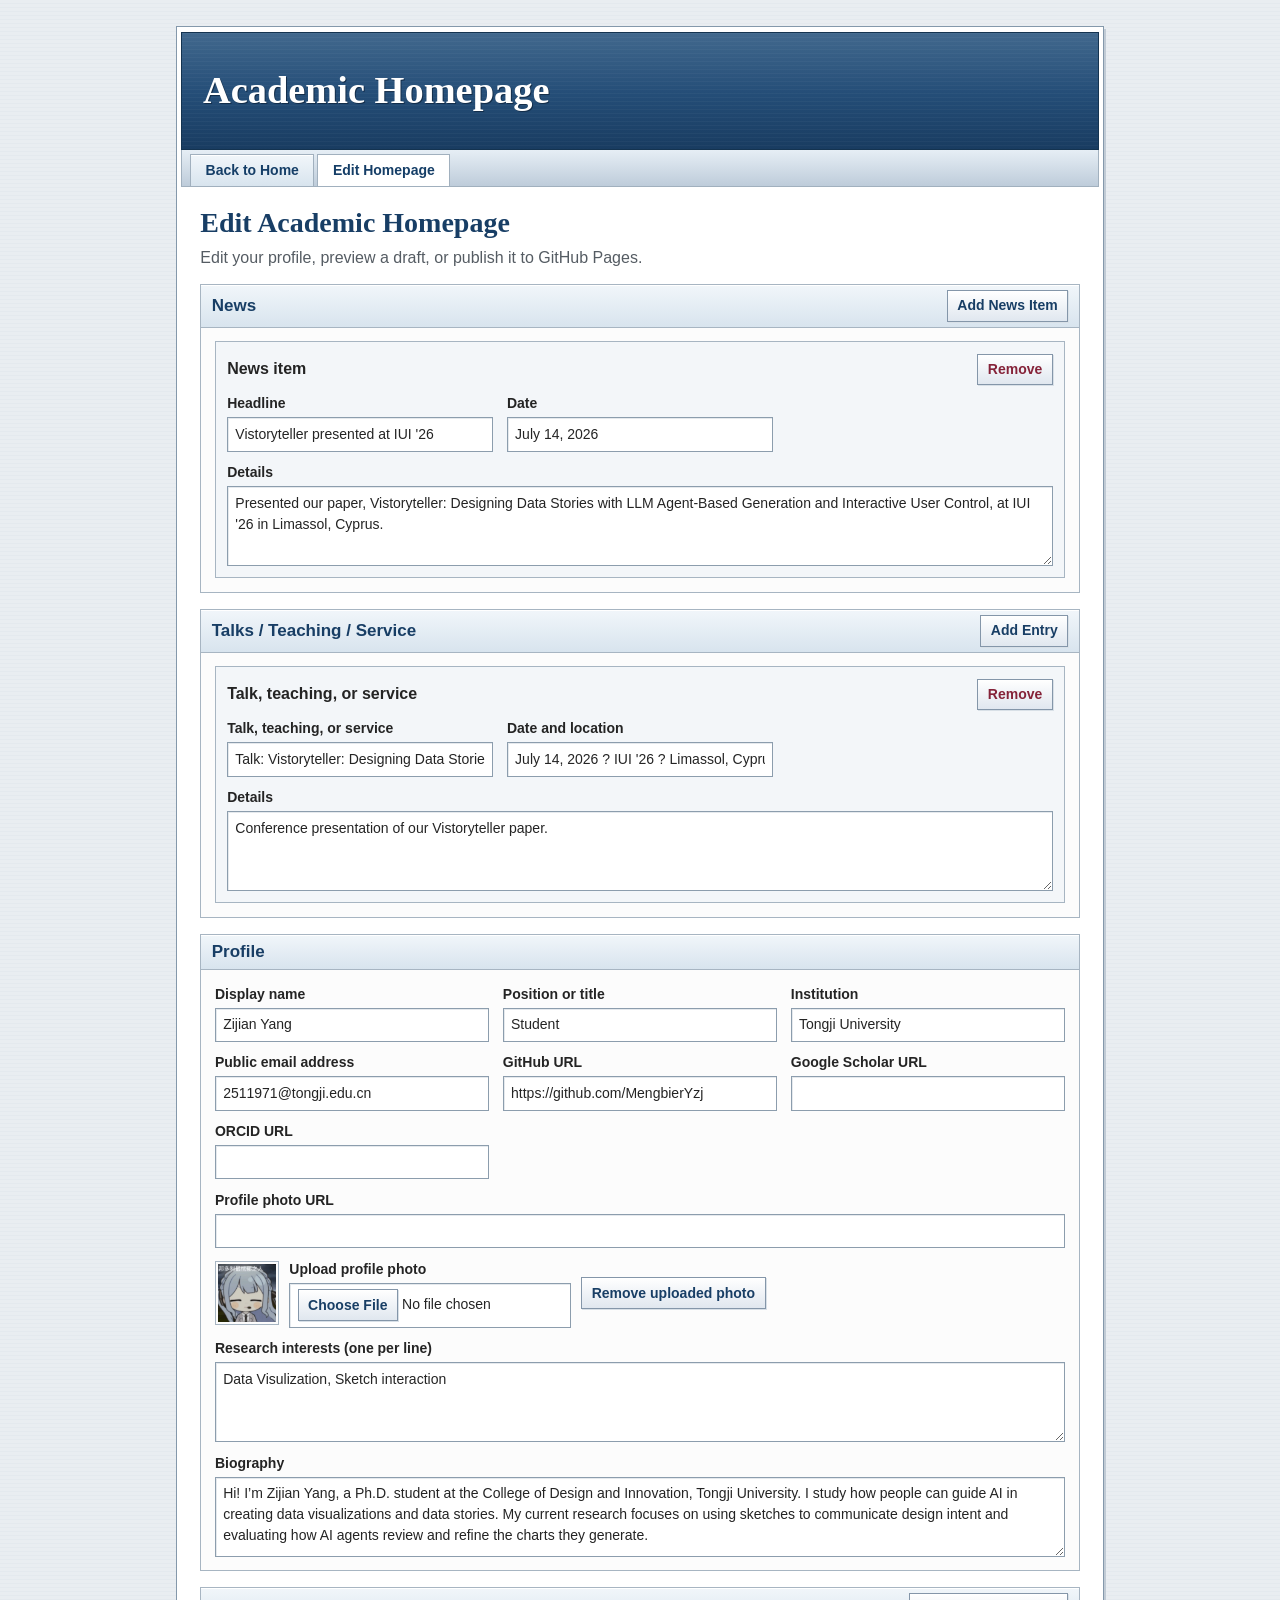
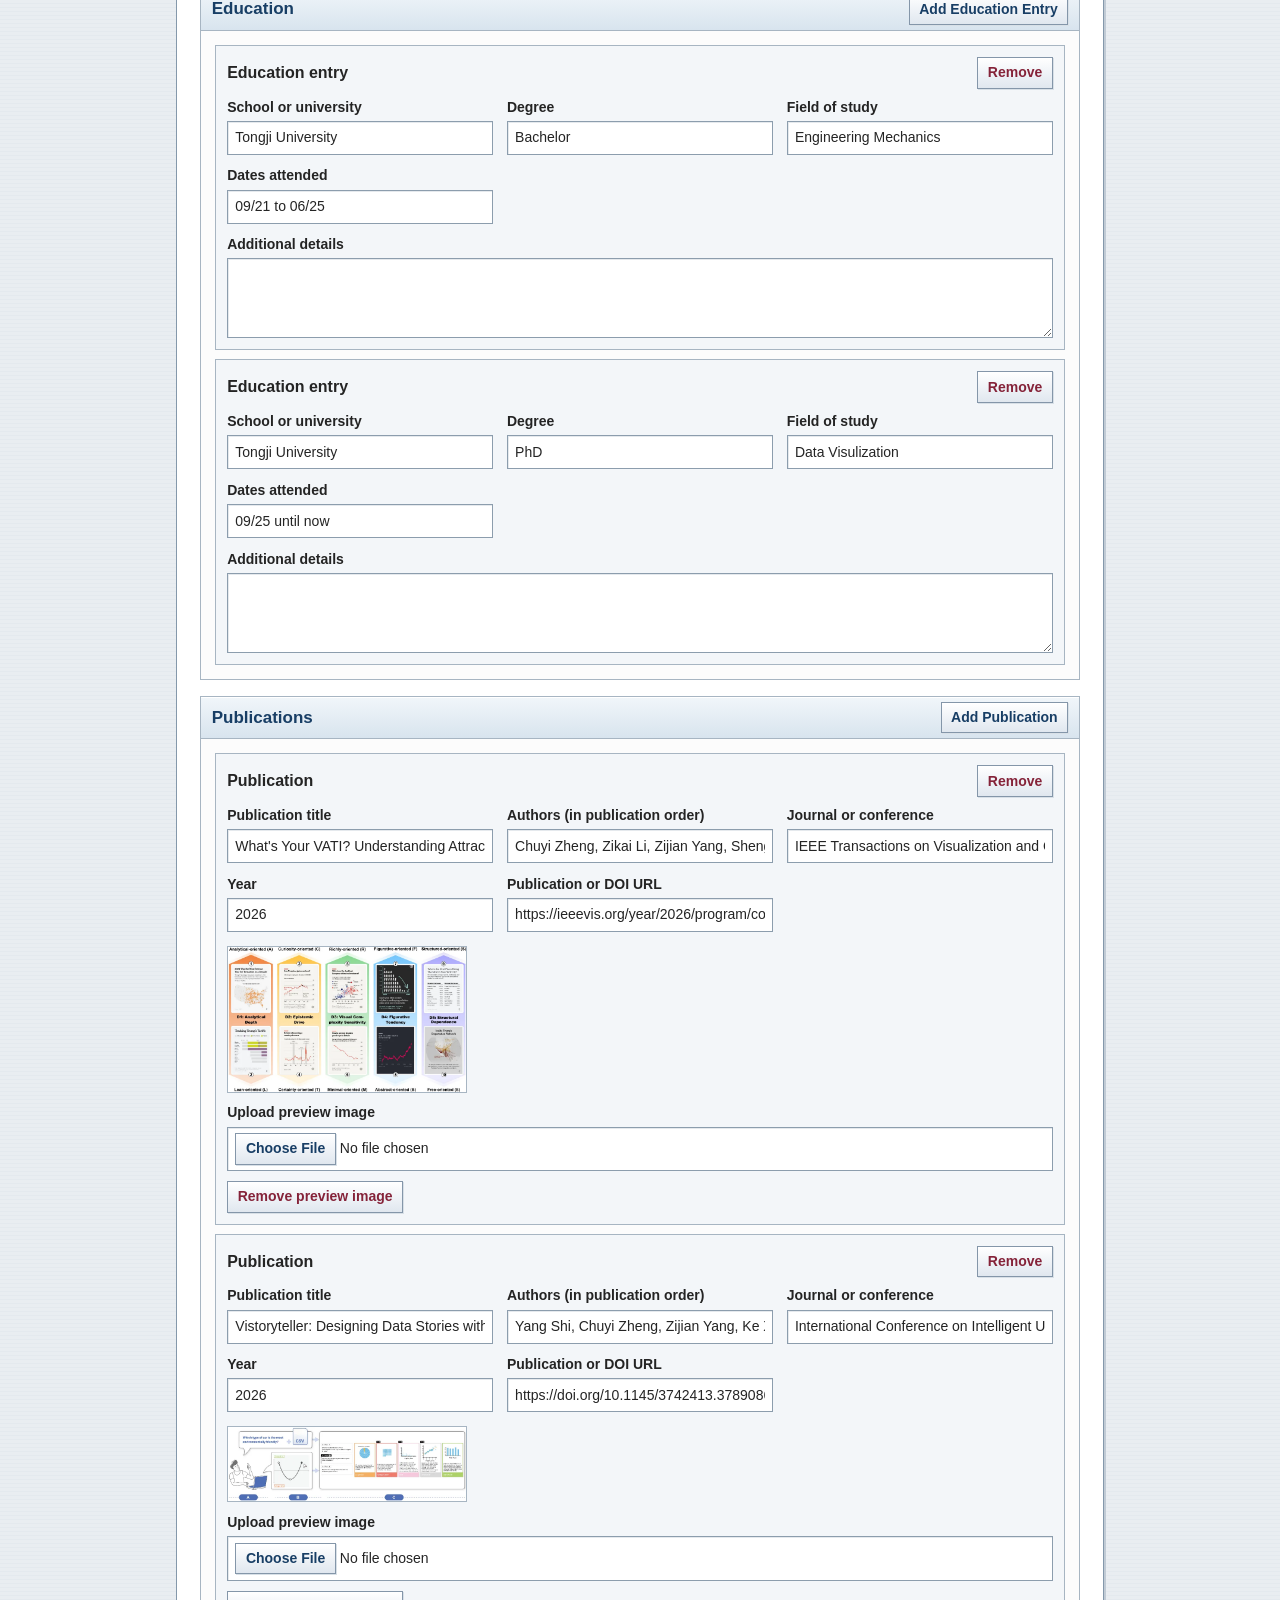
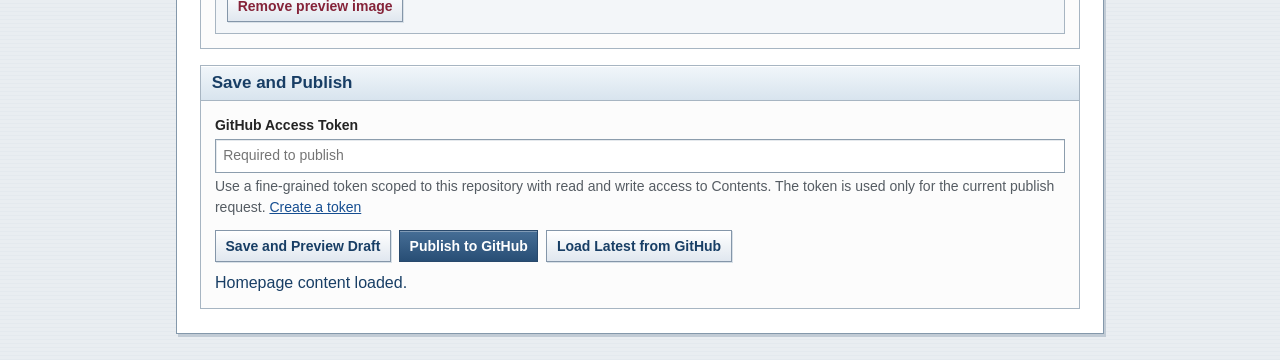
==== commit 710b4c01: "Add editable news and academic activities" ====
--- a/edit/index.html
+++ b/edit/index.html
@@ -9,7 +9,7 @@
   <title>Edit Academic Homepage</title>
   <link rel="icon" href="data:,">
   <link rel="stylesheet" href="../style.css?v=4">
-  <script type="module" src="editor.js?v=4"></script>
+  <script type="module" src="editor.js?v=5"></script>
 </head>
 <body>
   <div class="site-frame">
@@ -28,6 +28,14 @@
       </div>
       <form id="editor" autocomplete="off">
         <fieldset id="editor-fields" disabled>
+          <section class="panel" aria-labelledby="news-heading">
+            <div class="panel-head"><h2 id="news-heading">News</h2><button type="button" data-add="news">Add News Item</button></div>
+            <div id="news"></div>
+          </section>
+          <section class="panel" aria-labelledby="activities-heading">
+            <div class="panel-head"><h2 id="activities-heading">Talks / Teaching / Service</h2><button type="button" data-add="activities">Add Entry</button></div>
+            <div id="activities"></div>
+          </section>
           <section class="panel" aria-labelledby="profile-heading">
             <h2 id="profile-heading">Profile</h2>
             <div id="profile-fields" class="fields">
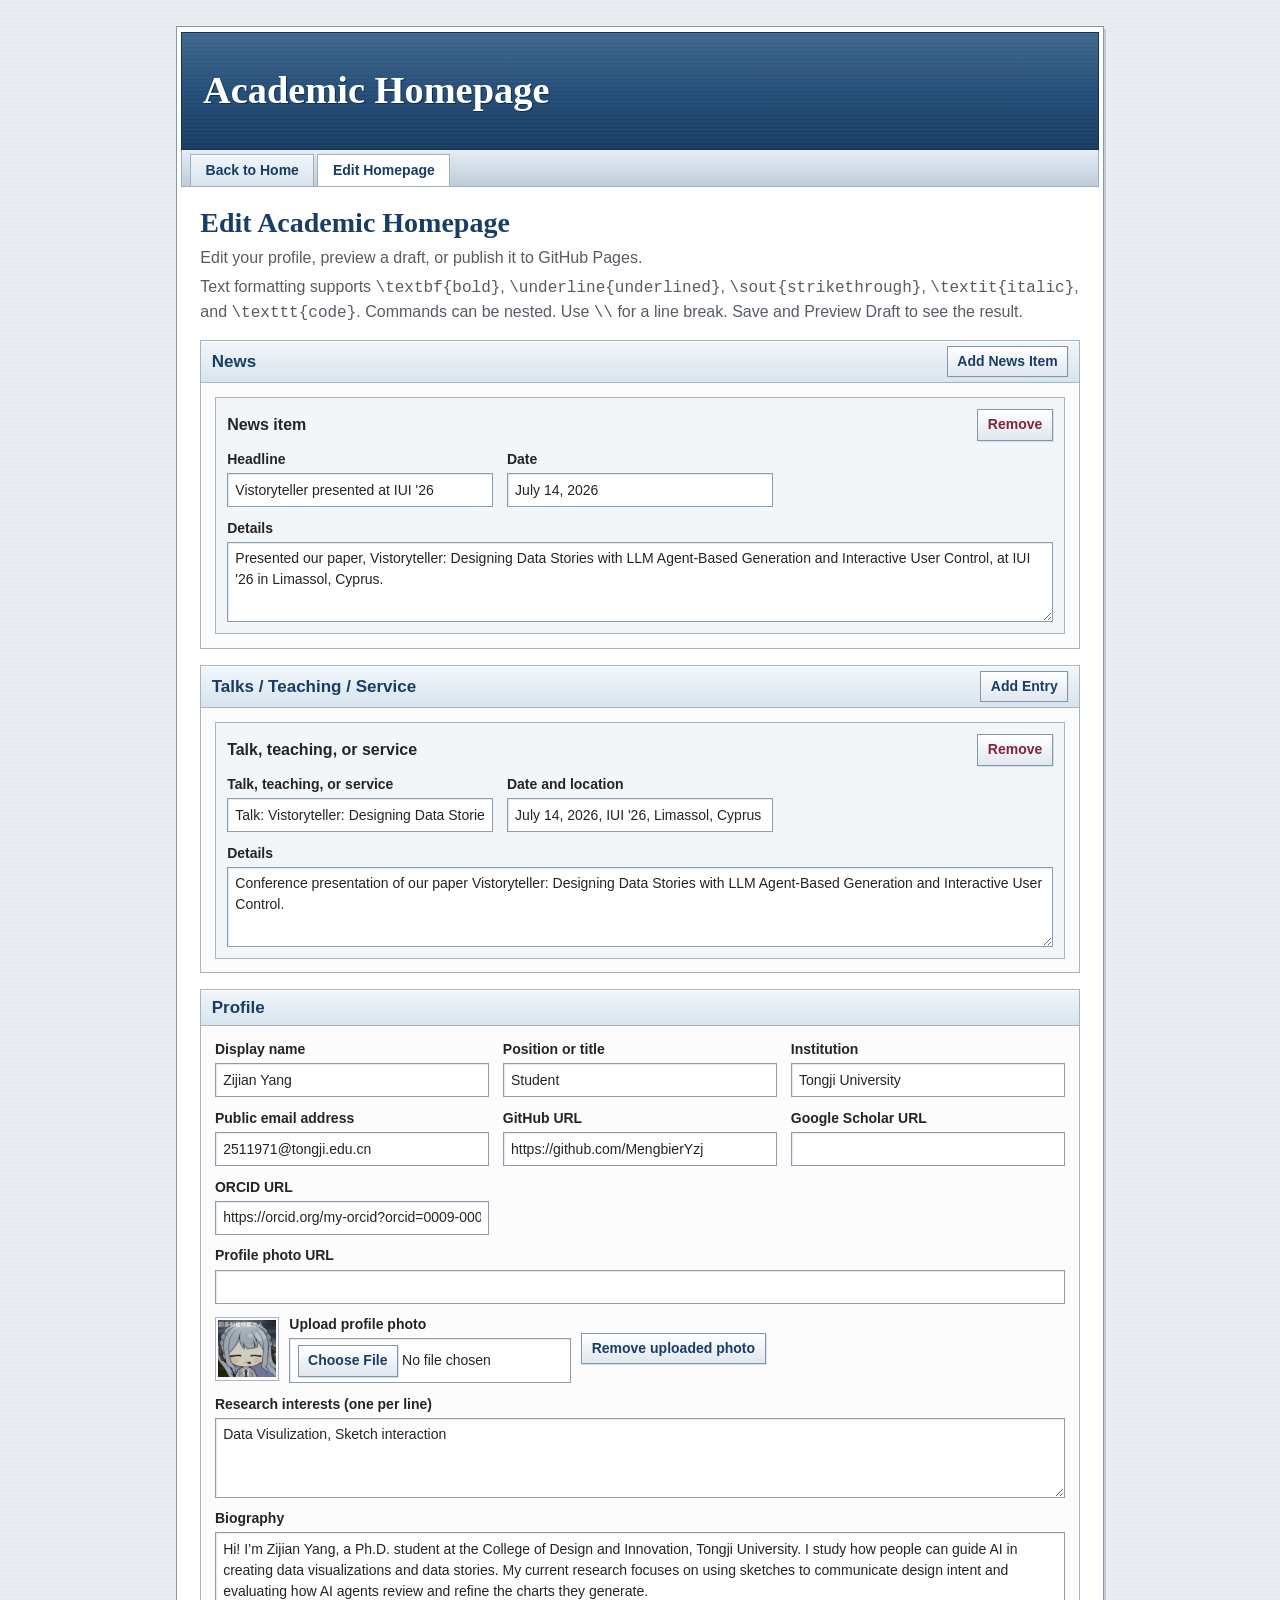
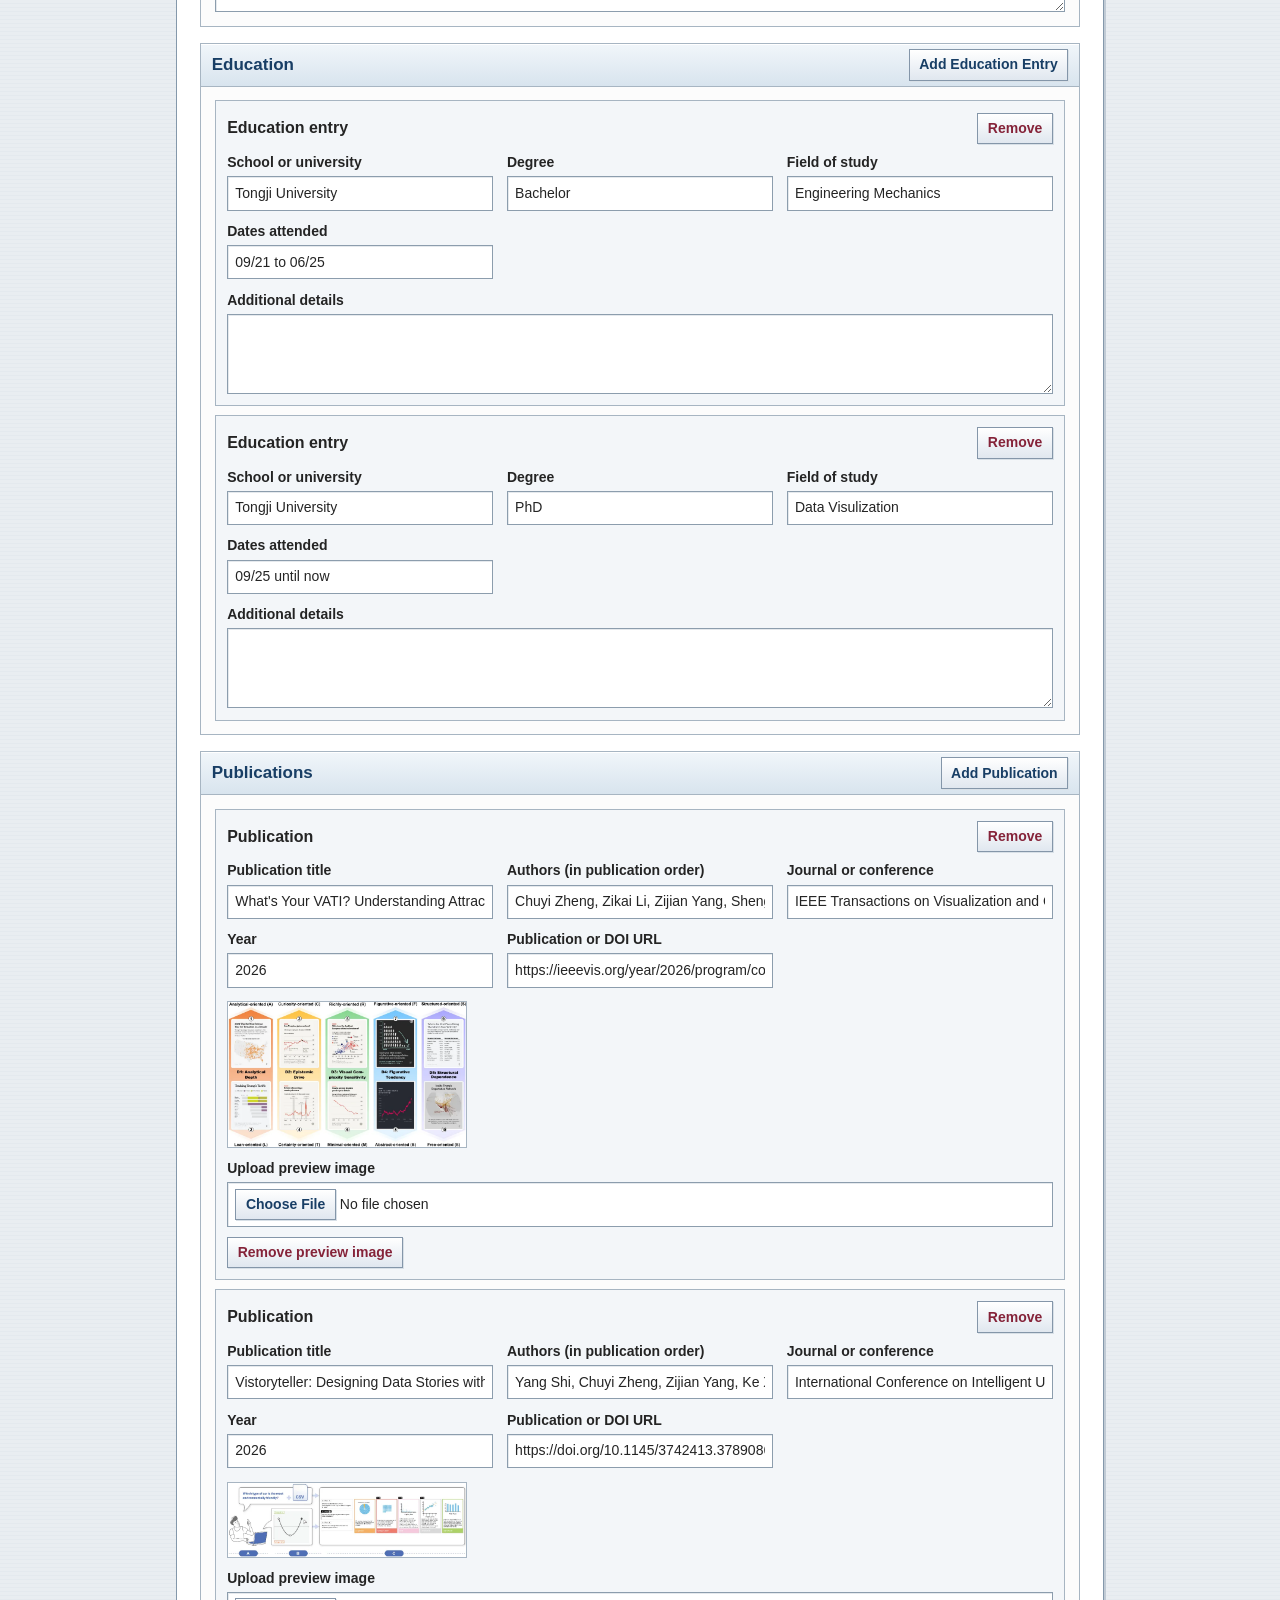
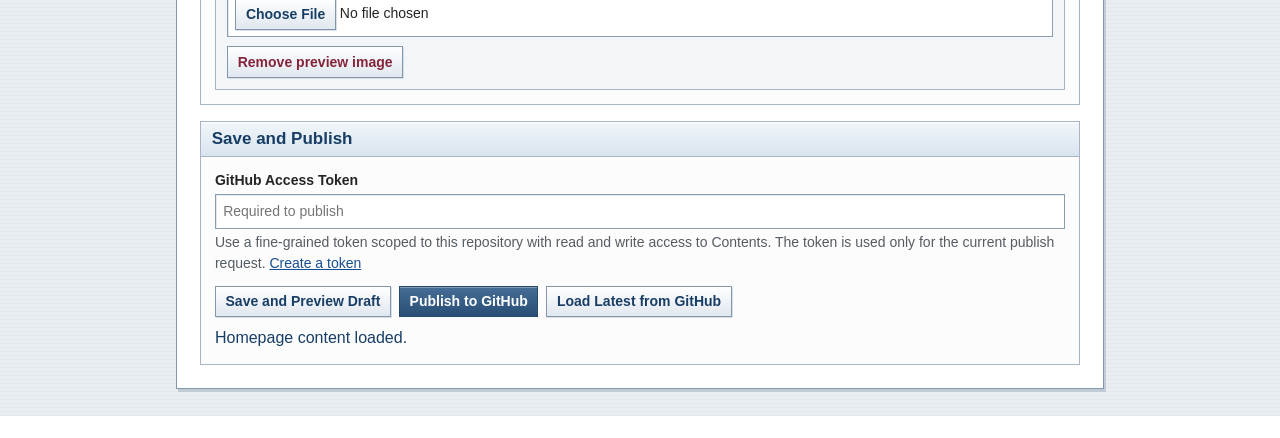
==== commit c6950b86: "Render LaTeX text formatting in profile content" ====
--- a/edit/index.html
+++ b/edit/index.html
@@ -25,6 +25,7 @@
       <div class="editor-heading">
         <h1>Edit Academic Homepage</h1>
         <p>Edit your profile, preview a draft, or publish it to GitHub Pages.</p>
+        <p>Text formatting supports <code>\textbf{bold}</code>, <code>\underline{underlined}</code>, <code>\sout{strikethrough}</code>, <code>\textit{italic}</code>, and <code>\texttt{code}</code>. Commands can be nested. Use <code>\\</code> for a line break. Save and Preview Draft to see the result.</p>
       </div>
       <form id="editor" autocomplete="off">
         <fieldset id="editor-fields" disabled>
